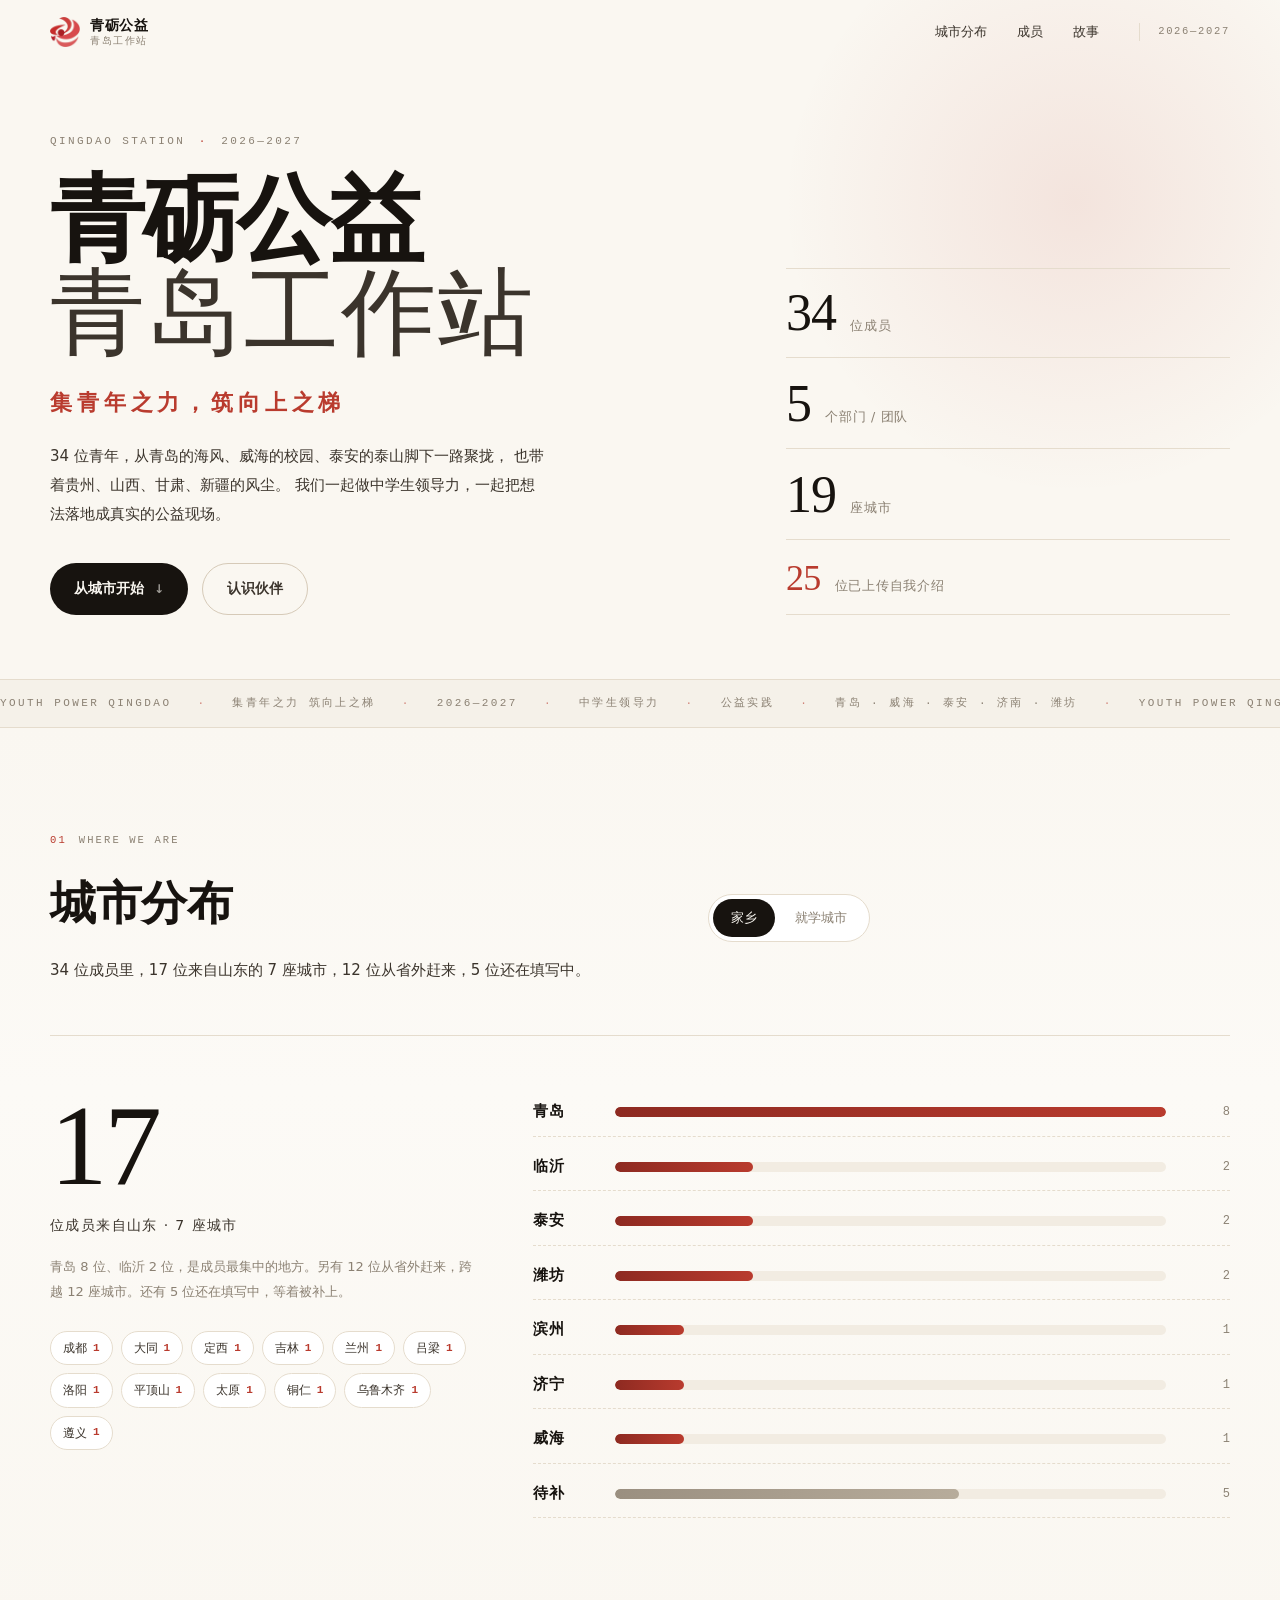
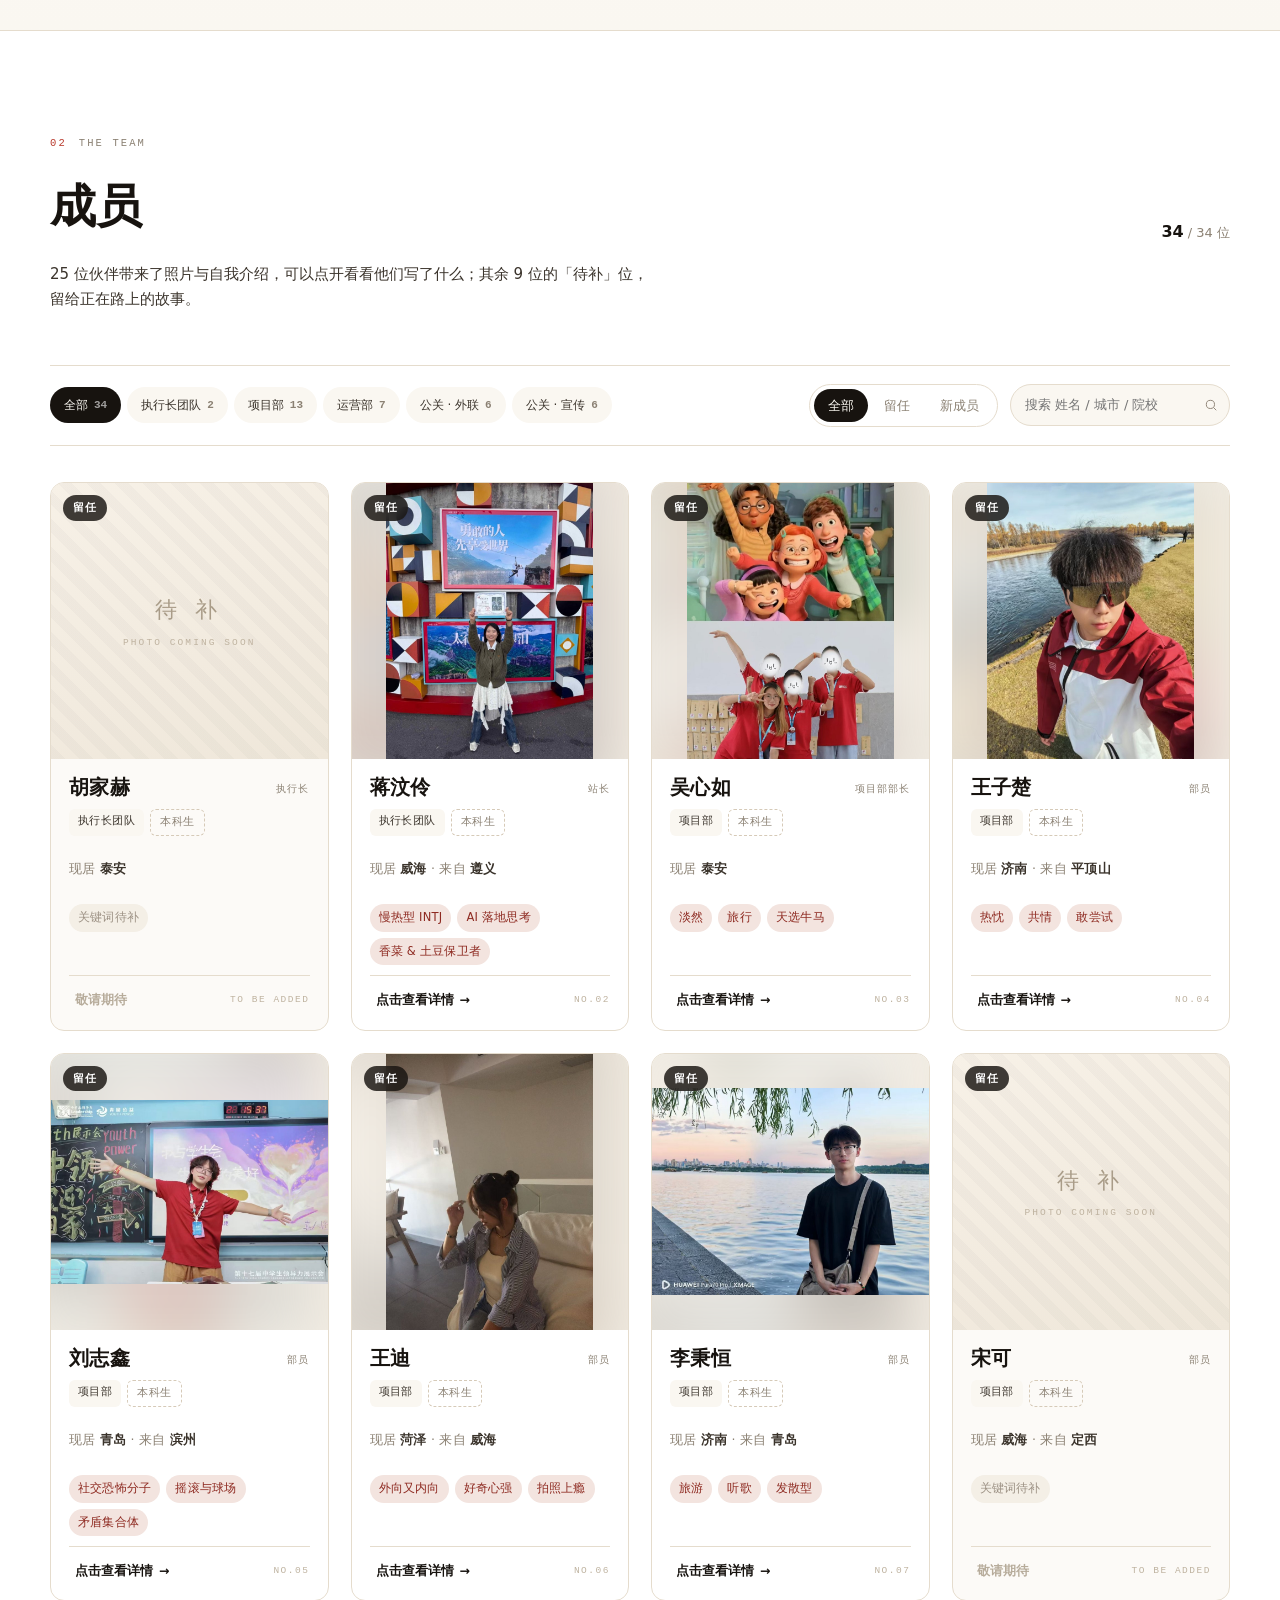
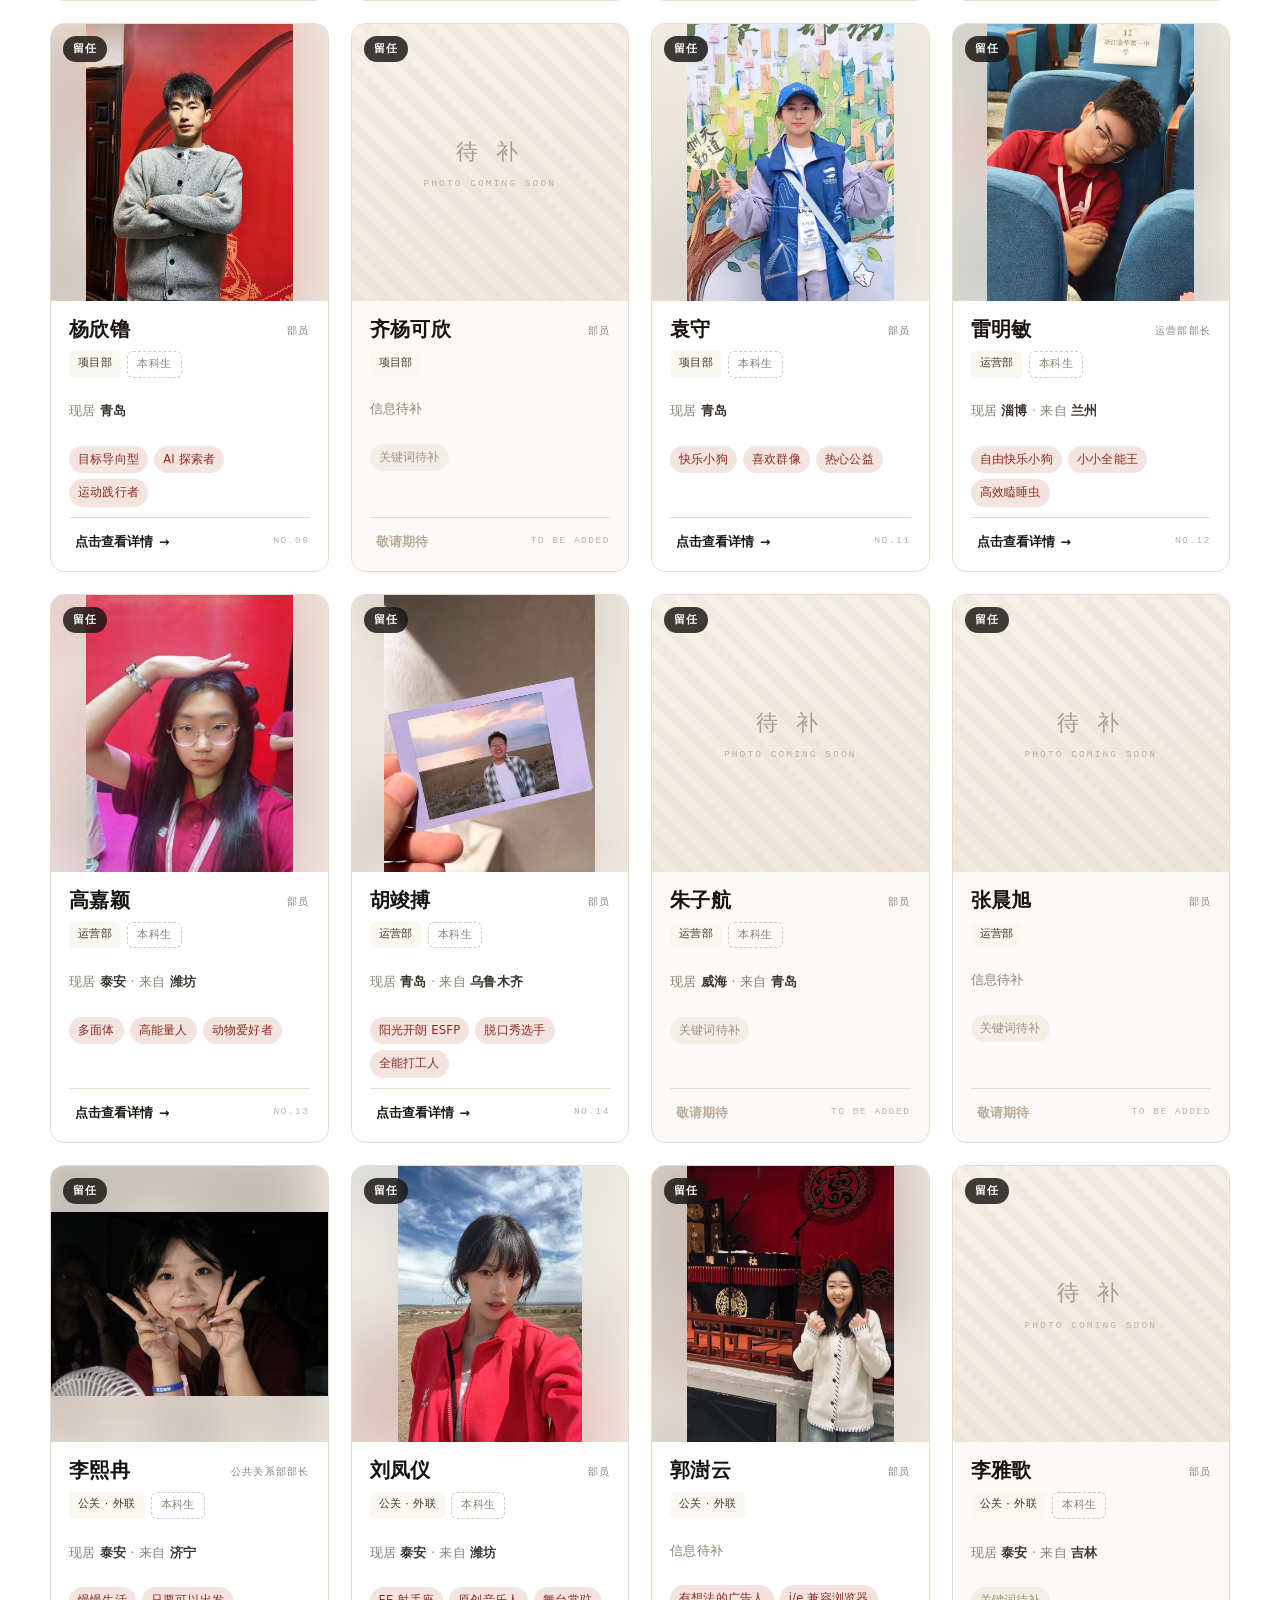
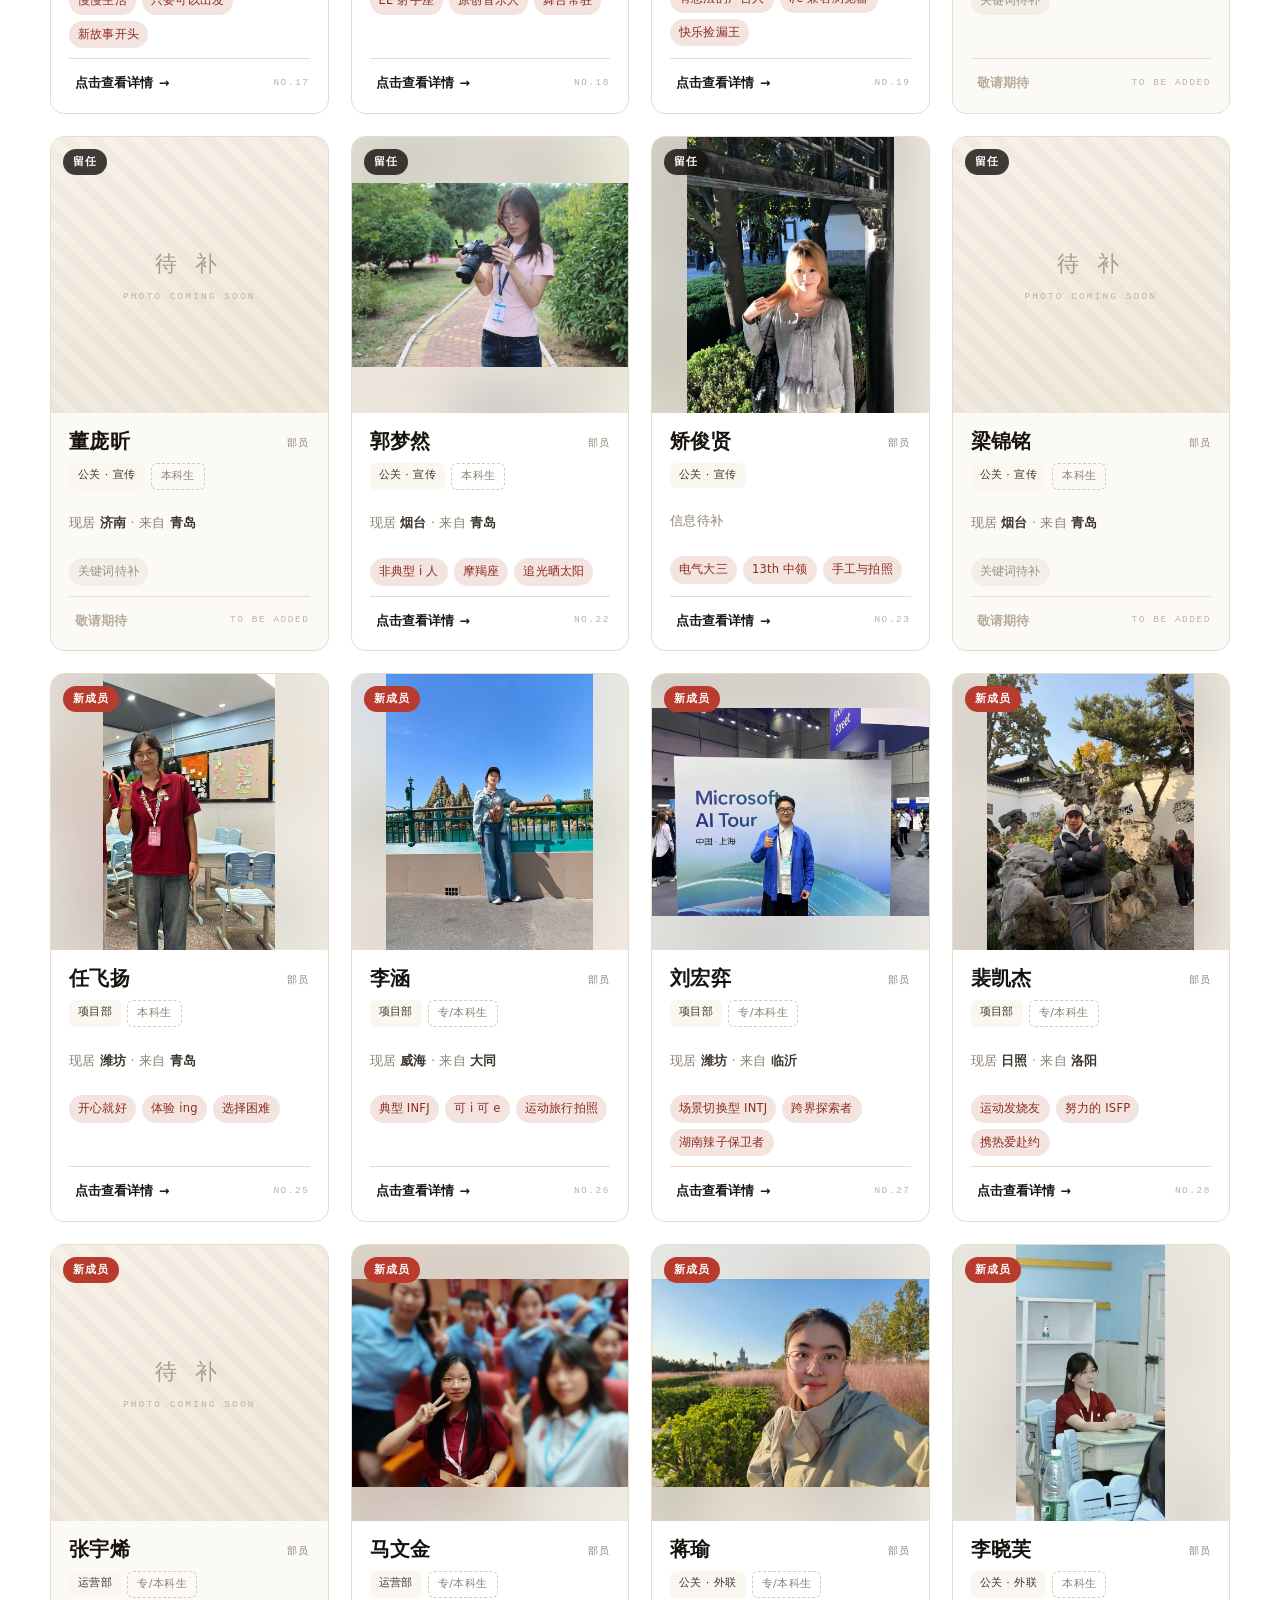
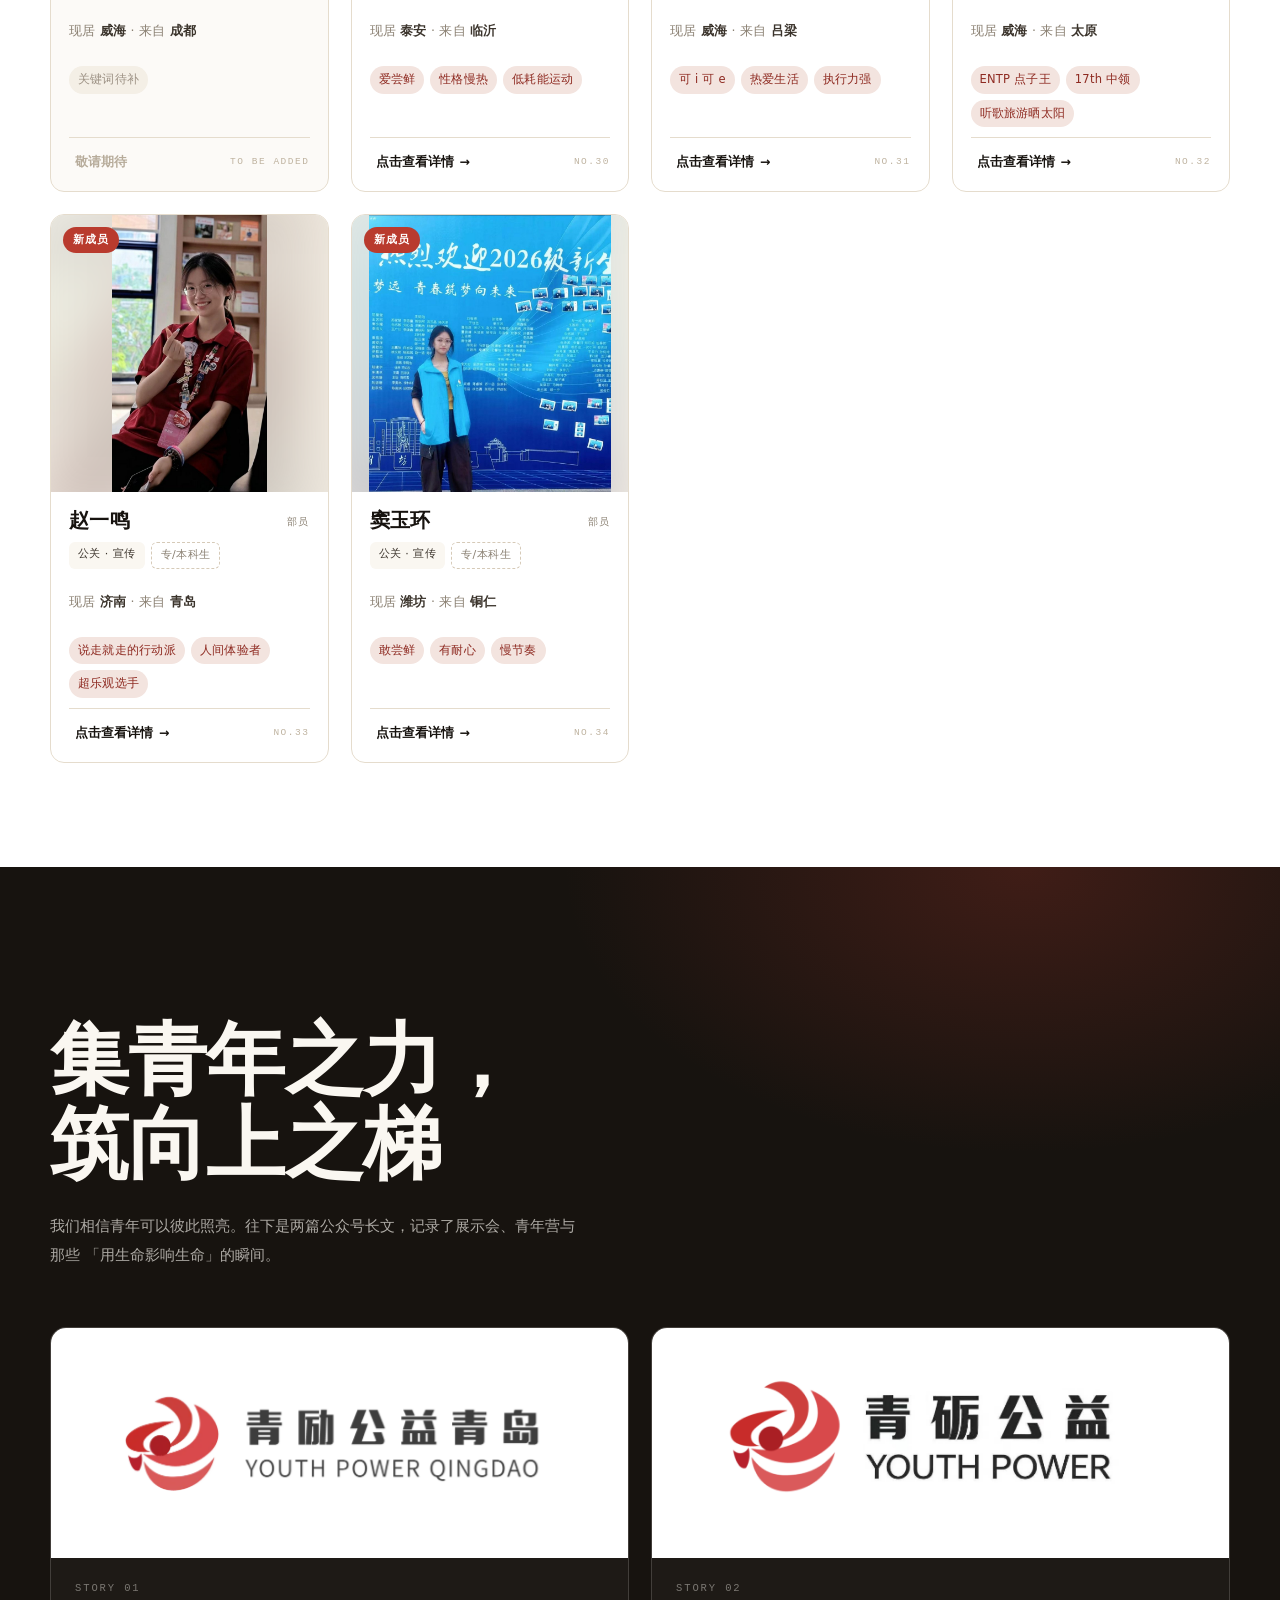
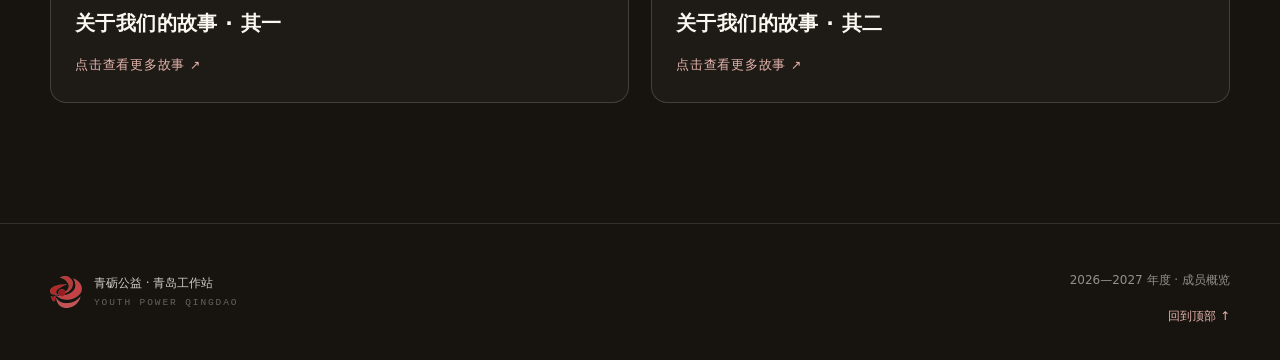
==== index.html @ f22ef690 "2026-2027 青砺公益青岛工作站 站点" ====
<!DOCTYPE html>
<html lang="zh-CN">
<head>
<meta charset="UTF-8" />
<meta name="viewport" content="width=device-width, initial-scale=1.0" />
<title>2026—2027 青砺公益 · 青岛工作站概览</title>
<meta name="description" content="2026—2027 青砺公益青岛工作站成员概览：集青年之力，筑向上之梯。" />
<link rel="icon" type="image/png" sizes="32x32" href="assets/brand/favicon-32.png" />
<link rel="icon" type="image/png" sizes="192x192" href="assets/brand/icon-192.png" />
<link rel="apple-touch-icon" sizes="180x180" href="assets/brand/apple-touch-icon.png" />
<link rel="stylesheet" href="styles.css" />
</head>
<body>

<header class="nav" id="nav">
  <div class="nav-inner">
    <a class="brand" href="#top">
      <img src="assets/brand/logo-mark.png" alt="" />
      <span>青砺公益<em>青岛工作站</em></span>
    </a>
    <nav class="nav-links">
      <a href="#cities">城市分布</a>
      <a href="#members">成员</a>
      <a href="#stories">故事</a>
    </nav>
    <div class="nav-meta">2026—2027</div>
  </div>
</header>

<main id="top">

  <!-- ===================== HERO ===================== -->
  <section class="hero">
    <div class="hero-bg" aria-hidden="true">
      <span class="glow"></span>
      <span class="grid-lines"></span>
    </div>

    <div class="wrap hero-grid">
      <div class="hero-copy reveal">
        <p class="kicker">QINGDAO STATION <span class="dot">·</span> 2026—2027</p>
        <h1>青砺公益<br /><span class="thin">青岛工作站</span></h1>
        <p class="lede">集青年之力，筑向上之梯</p>
        <p class="desc">
          <span id="heroTotal">35</span> 位青年，从青岛的海风、威海的校园、泰安的泰山脚下一路聚拢，
          也带着贵州、山西、甘肃、新疆的风尘。
          我们一起做中学生领导力，一起把想法落地成真实的公益现场。
        </p>
        <div class="hero-cta">
          <a class="btn solid" href="#cities">从城市开始 <span>↓</span></a>
          <a class="btn line" href="#members">认识伙伴</a>
        </div>
      </div>

      <aside class="hero-side reveal" aria-label="关键数字">
        <div class="stat">
          <b class="num" data-count="35">0</b>
          <span class="stat-label">位成员</span>
        </div>
        <div class="stat">
          <b class="num" data-count="5">0</b>
          <span class="stat-label">个部门 / 团队</span>
        </div>
        <div class="stat">
          <b class="num" data-count="18">0</b>
          <span class="stat-label">座城市</span>
        </div>
        <div class="stat small">
          <b class="num" data-count="17">0</b>
          <span class="stat-label">位已上传自我介绍</span>
        </div>
      </aside>
    </div>

    <div class="marquee" aria-hidden="true">
      <div class="marquee-track">
        <span>YOUTH POWER QINGDAO</span><i>·</i><span>集青年之力 筑向上之梯</span><i>·</i><span>2026—2027</span><i>·</i>
        <span>中学生领导力</span><i>·</i><span>公益实践</span><i>·</i><span>青岛 · 威海 · 泰安 · 济南 · 潍坊</span><i>·</i>
        <span>YOUTH POWER QINGDAO</span><i>·</i><span>集青年之力 筑向上之梯</span><i>·</i><span>2026—2027</span><i>·</i>
        <span>中学生领导力</span><i>·</i><span>公益实践</span><i>·</i><span>青岛 · 威海 · 泰安 · 济南 · 潍坊</span><i>·</i>
      </div>
    </div>
  </section>

  <!-- ===================== CITIES ===================== -->
  <section class="section cities" id="cities">
    <div class="wrap">
      <header class="sec-head reveal">
        <div class="sec-index"><span>01</span> WHERE WE ARE</div>
        <div class="sec-title-row">
          <h2>城市分布</h2>
          <div class="seg" role="tablist" aria-label="切换统计口径">
            <button class="seg-btn is-on" data-mode="home" role="tab" aria-selected="true">家乡</button>
            <button class="seg-btn" data-mode="univ" role="tab" aria-selected="false">就学城市</button>
          </div>
        </div>
        <p class="sec-sub" id="citySub">
          35 位成员里，17 位来自山东的 7 座城市，11 位从省外赶来，7 位还在填写中。
        </p>
      </header>

      <div class="city-board">
        <div class="city-side reveal">
          <p class="city-big"><b class="num" id="cityMain">0</b></p>
          <p class="city-big-label" id="cityMainLabel">位成员来自山东</p>
          <p class="city-note" id="cityNote"></p>
          <div class="chips outside" id="outsideChips"></div>

          <div class="schools" id="schoolList" hidden>
            <p class="schools-head"><span>院校分布</span><em id="schoolCount"></em></p>
            <ul class="school-rows" id="schoolRows"></ul>
          </div>
        </div>

        <div class="city-visual reveal">
          <div class="bars" id="cityBars"><!-- js --></div>

          <div class="map-wrap" id="cityMap" hidden>
            <div class="map-canvas" id="mapCanvas"></div>
            <div class="map-panel" id="mapPanel"></div>
          </div>
        </div>
      </div>
    </div>
  </section>

  <!-- ===================== MEMBERS ===================== -->
  <section class="section members" id="members">
    <div class="wrap">
      <header class="sec-head reveal">
        <div class="sec-index"><span>02</span> THE TEAM</div>
        <div class="sec-title-row">
          <h2>成员</h2>
          <p class="result-line"><b id="shown">35</b> / <span id="totalCount">35</span> 位</p>
        </div>
        <p class="sec-sub">
          17 位伙伴带来了照片与自我介绍，可以点开看看他们写了什么；其余的「待补」位，留给正在路上的故事。
        </p>
      </header>

      <div class="filters reveal">
        <div class="chips dept-chips" id="deptFilter"></div>
        <div class="filters-right">
          <div class="seg small" id="typeFilter">
            <button class="seg-btn is-on" data-type="all">全部</button>
            <button class="seg-btn" data-type="留任">留任</button>
            <button class="seg-btn" data-type="新成员">新成员</button>
          </div>
          <label class="search">
            <input id="search" type="search" placeholder="搜索 姓名 / 城市 / 院校" />
            <svg viewBox="0 0 24 24" aria-hidden="true"><circle cx="11" cy="11" r="7"></circle><path d="M16.5 16.5 21 21"></path></svg>
          </label>
        </div>
      </div>

      <div class="grid" id="grid"><!-- js --></div>

      <p class="empty" id="empty" hidden>没有找到匹配的伙伴，换个关键词试试。</p>
    </div>
  </section>

  <!-- ===================== STORIES ===================== -->
  <section class="stories" id="stories">
    <div class="wrap">
      <p class="kicker light reveal">03 — STORIES</p>
      <h2 class="big-line reveal">集青年之力，<br />筑向上之梯</h2>
      <p class="story-sub reveal">
        我们相信青年可以彼此照亮。往下是两篇公众号长文，记录了展示会、青年营与那些
        「用生命影响生命」的瞬间。
      </p>

      <div class="story-cards">
        <a class="story-card reveal" target="_blank" rel="noopener"
           href="https://mp.weixin.qq.com/s/TfdzJIWHSEJF2Qt05-8ong">
          <div class="story-media">
            <img src="assets/brand/logo-qingdao.png" alt="青砺公益青岛" />
          </div>
          <div class="story-body">
            <span class="mono">STORY 01</span>
            <h3>关于我们的故事 · 其一</h3>
            <span class="more">点击查看更多故事 ↗</span>
          </div>
        </a>

        <a class="story-card reveal" target="_blank" rel="noopener"
           href="https://mp.weixin.qq.com/s/_dF7DsYC6Lr5Fm3u5vO1wA">
          <div class="story-media">
            <img src="assets/brand/logo-youth.png" alt="青砺公益" />
          </div>
          <div class="story-body">
            <span class="mono">STORY 02</span>
            <h3>关于我们的故事 · 其二</h3>
            <span class="more">点击查看更多故事 ↗</span>
          </div>
        </a>
      </div>
    </div>
  </section>

</main>

<footer class="foot">
  <div class="wrap foot-inner">
    <div class="foot-left">
      <img src="assets/brand/logo-mark.png" alt="" />
      <p>青砺公益 · 青岛工作站<br /><span>YOUTH POWER QINGDAO</span></p>
    </div>
    <div class="foot-right">
      <p>2026—2027 年度 · 成员概览</p>
      <a href="#top">回到顶部 ↑</a>
    </div>
  </div>
</footer>

<!-- ===================== MODAL ===================== -->
<div class="modal" id="modal" hidden>
  <div class="modal-backdrop" data-close></div>
  <div class="modal-card" role="dialog" aria-modal="true" aria-labelledby="modalName">
    <button class="modal-close" id="modalClose" aria-label="关闭">✕</button>
    <div class="modal-photo" id="modalPhoto"></div>
    <div class="modal-body">
      <div class="modal-tags" id="modalTags"></div>
      <h3 id="modalName">—</h3>
      <p class="modal-meta" id="modalMeta"></p>
      <div class="modal-keywords" id="modalKeywords"></div>
      <div class="modal-intro" id="modalIntro"></div>
    </div>
  </div>
</div>

<script src="map-data.js"></script>
<script src="data.js"></script>
<script src="app.js"></script>
</body>
</html>
---- styles.css ----
/* ============================================================
   青砺公益 · 青岛工作站 2026—2027
   ============================================================ */
:root{
  --ink:#17130F;
  --ink-2:#3B342C;
  --muted:#8B8173;
  --paper:#FAF7F1;
  --paper-2:#F2ECE2;
  --white:#fff;
  --line:#E5DCCD;
  --line-2:#D6CAB8;
  --red:#B93B2E;
  --red-2:#8E2A21;
  --red-soft:#F3E4DF;
  --sans:"PingFang SC","Microsoft YaHei","Hiragino Sans GB",system-ui,-apple-system,"Segoe UI",sans-serif;
  --serif:"Songti SC","Noto Serif SC","Source Han Serif SC",Georgia,serif;
  --mono:ui-monospace,SFMono-Regular,Menlo,Consolas,"Courier New",monospace;
  --wrap:1180px;
  --ease:cubic-bezier(.22,.61,.36,1);
}

*{box-sizing:border-box}
html{scroll-behavior:smooth}
section[id],main[id]{scroll-margin-top:76px}
body{
  margin:0;background:var(--paper);color:var(--ink);
  font-family:var(--sans);font-size:15px;line-height:1.7;
  -webkit-font-smoothing:antialiased;text-rendering:optimizeLegibility;
}
img{max-width:100%;display:block}
a{color:inherit;text-decoration:none}
button{font:inherit;color:inherit;background:none;border:0;cursor:pointer}
::selection{background:var(--red);color:#fff}

.wrap{width:min(var(--wrap),calc(100% - 48px));margin:0 auto}

/* ---------- 基础文字 ---------- */
.kicker{
  font-family:var(--mono);font-size:11px;letter-spacing:.22em;
  text-transform:uppercase;color:var(--muted);margin:0 0 22px;
}
.kicker.light{color:rgba(255,255,255,.55)}
.kicker .dot{color:var(--red);margin:0 .4em}
.mono{font-family:var(--mono);font-size:10.5px;letter-spacing:.18em;color:var(--muted)}

/* ---------- 导航 ---------- */
.nav{
  position:fixed;inset:0 0 auto 0;z-index:60;
  border-bottom:1px solid transparent;
  transition:background .35s var(--ease),border-color .35s,backdrop-filter .35s;
}
.nav.is-stuck{
  background:rgba(250,247,241,.86);
  backdrop-filter:saturate(1.2) blur(14px);
  border-bottom-color:var(--line);
}
.nav-inner{
  width:min(var(--wrap),calc(100% - 48px));margin:0 auto;
  height:64px;display:flex;align-items:center;gap:28px;
}
.brand{display:flex;align-items:center;gap:10px}
.brand img{width:30px;height:30px;object-fit:contain}
.brand span{font-size:14px;font-weight:700;letter-spacing:.04em;line-height:1.1}
.brand em{
  display:block;font-style:normal;font-size:10px;font-weight:400;
  letter-spacing:.16em;color:var(--muted);margin-top:2px;
}
.nav-links{margin-left:auto;display:flex;gap:6px}
.nav-links a{
  padding:7px 12px;border-radius:999px;font-size:13px;color:var(--ink-2);
  transition:background .25s,color .25s;
}
.nav-links a:hover{background:var(--paper-2);color:var(--red)}
.nav-meta{
  font-family:var(--mono);font-size:10.5px;letter-spacing:.16em;color:var(--muted);
  padding-left:18px;border-left:1px solid var(--line);
}

/* ---------- HERO ---------- */
.hero{position:relative;padding:132px 0 0;overflow:hidden}
.hero-bg{position:absolute;inset:0;pointer-events:none}
.hero-bg .glow{
  position:absolute;right:-10%;top:-18%;width:52vw;height:52vw;border-radius:50%;
  background:radial-gradient(circle at 50% 50%,rgba(185,59,46,.10),rgba(185,59,46,0) 62%);
}
.hero-bg .grid-lines{display:none}
.hero-grid{
  position:relative;display:grid;grid-template-columns:minmax(0,1.55fr) minmax(0,1fr);
  gap:48px;align-items:end;padding-bottom:64px;
}
.hero h1{
  margin:0;font-size:clamp(46px,7.4vw,104px);line-height:.98;font-weight:800;
  letter-spacing:-.02em;
}
.hero h1 .thin{
  font-weight:300;letter-spacing:.02em;color:var(--ink-2);
}
.lede{
  margin:26px 0 0;font-size:clamp(17px,2vw,22px);letter-spacing:.22em;
  color:var(--red);font-weight:600;
}
.desc{max-width:52ch;margin:20px 0 0;color:var(--ink-2);font-size:15px;line-height:1.95}
.hero-cta{display:flex;gap:14px;margin-top:34px;flex-wrap:wrap}
.btn{
  display:inline-flex;align-items:center;gap:10px;padding:13px 24px;border-radius:999px;
  font-size:14px;font-weight:600;transition:transform .3s var(--ease),background .3s,color .3s,border-color .3s;
}
.btn span{font-size:12px;opacity:.6}
.btn.solid{background:var(--ink);color:var(--paper)}
.btn.solid:hover{background:var(--red);transform:translateY(-2px)}
.btn.line{border:1px solid var(--line-2);color:var(--ink-2)}
.btn.line:hover{border-color:var(--ink);transform:translateY(-2px)}

.hero-side{
  display:grid;gap:2px;border-top:1px solid var(--line);
}
.stat{
  display:flex;align-items:baseline;gap:14px;
  padding:18px 0;border-bottom:1px solid var(--line);
}
.stat .num{
  font-family:var(--serif);font-size:52px;line-height:1;font-weight:400;
  letter-spacing:-.02em;font-variant-numeric:tabular-nums;
}

.stat-label{font-size:12.5px;color:var(--muted);letter-spacing:.06em}
.stat.small .num{font-size:36px;color:var(--red)}

/* marquee */
.marquee{
  border-top:1px solid var(--line);border-bottom:1px solid var(--line);
  overflow:hidden;padding:14px 0;background:rgba(242,236,226,.5);
}
.marquee-track{
  display:flex;gap:26px;align-items:center;white-space:nowrap;width:max-content;
  font-family:var(--mono);font-size:11px;letter-spacing:.22em;color:var(--muted);
  animation:slide 46s linear infinite;
}
.marquee-track i{color:var(--red);font-style:normal;opacity:.6}
@keyframes slide{to{transform:translateX(-50%)}}

/* ---------- 区块通用 ---------- */
.section{padding:104px 0}
.sec-head{max-width:820px;margin-bottom:52px}
.sec-index{
  display:flex;align-items:center;gap:12px;font-family:var(--mono);
  font-size:10.5px;letter-spacing:.2em;color:var(--muted);margin-bottom:14px;
}
.sec-index span{color:var(--red)}
.sec-title-row{display:flex;align-items:flex-end;justify-content:space-between;gap:24px;flex-wrap:wrap}
.sec-title-row h2{margin:0;font-size:clamp(30px,4vw,46px);font-weight:800;letter-spacing:-.01em}
.sec-sub{margin:16px 0 0;color:var(--ink-2);max-width:64ch}

/* ---------- 分段控件 ---------- */
.seg{
  display:inline-flex;padding:4px;border:1px solid var(--line);border-radius:999px;
  background:var(--white);gap:2px;
}
.seg-btn{
  padding:8px 18px;border-radius:999px;font-size:13px;color:var(--muted);
  transition:background .28s,color .28s;white-space:nowrap;
}
.seg-btn:hover{color:var(--ink)}
.seg-btn.is-on{background:var(--ink);color:var(--paper)}
.seg.small .seg-btn{padding:6px 14px;font-size:12.5px}

/* ---------- 城市 ---------- */
.cities{background:linear-gradient(to bottom,var(--paper) 0%,#FCFAF6 40%,var(--paper) 100%)}
.city-board{
  display:grid;grid-template-columns:minmax(0,.85fr) minmax(0,1.4fr);gap:60px;
  padding:52px 0 8px;border-top:1px solid var(--line);
}
.city-side{align-self:start;position:sticky;top:96px}
.city-big{margin:0;line-height:1}
.city-big b{
  font-family:var(--serif);font-size:clamp(76px,9vw,132px);font-weight:400;
  letter-spacing:-.03em;font-variant-numeric:tabular-nums;
}
.city-big-label{margin:10px 0 0;font-size:14px;letter-spacing:.1em;color:var(--ink-2)}
.city-note{margin:18px 0 0;color:var(--muted);font-size:13px;line-height:1.9}
.chips{display:flex;flex-wrap:wrap;gap:8px}
.chips.outside{margin-top:26px}
.chip{
  display:inline-flex;align-items:center;gap:6px;padding:6px 12px;border-radius:999px;
  border:1px solid var(--line);background:var(--white);font-size:12px;color:var(--ink-2);
  transition:border-color .25s,color .25s,transform .25s;
}
.chip b{font-family:var(--mono);font-size:11px;color:var(--red)}
.chip:hover{border-color:var(--line-2);transform:translateY(-1px)}
.chip.is-on{background:var(--ink);color:var(--paper);border-color:var(--ink)}
.chip.is-on b{color:#F3C9C1}

.bars{display:flex;flex-direction:column;gap:6px}
.bar-row{
  display:grid;grid-template-columns:64px minmax(0,1fr) 46px;align-items:center;gap:18px;
  padding:11px 0;border-bottom:1px dashed var(--line);
}
.bar-city{font-size:15px;font-weight:600;letter-spacing:.04em}
.bar-track{height:10px;border-radius:999px;background:var(--paper-2);overflow:hidden}
.bar-fill{
  display:block;height:100%;width:0;border-radius:999px;
  background:linear-gradient(90deg,var(--red-2),var(--red));
  transition:width 1.1s var(--ease);
}
.bar-fill.cold{background:linear-gradient(90deg,#9A8F80,#B7AC9B)}
.bar-num{
  font-family:var(--mono);font-size:12px;color:var(--muted);text-align:right;
  font-variant-numeric:tabular-nums;
}

/* ---------- 成员 ---------- */
.members{background:var(--white);border-top:1px solid var(--line)}
.members .sec-head{max-width:none}
.result-line{margin:0;font-size:13px;color:var(--muted);font-variant-numeric:tabular-nums}
.result-line b{color:var(--ink);font-size:16px}

.filters{
  display:flex;align-items:center;gap:18px;justify-content:space-between;
  flex-wrap:wrap;padding:18px 0;border-top:1px solid var(--line);border-bottom:1px solid var(--line);
  margin-bottom:36px;position:sticky;top:64px;background:var(--white);z-index:30;
}
.dept-chips{gap:6px}
.dept-chips .chip{border-color:transparent;background:var(--paper);padding:7px 13px}
.dept-chips .chip b{color:var(--muted)}
.dept-chips .chip.is-on{background:var(--ink);color:var(--paper)}
.dept-chips .chip.is-on b{color:rgba(255,255,255,.6)}
.filters-right{display:flex;align-items:center;gap:12px;flex-wrap:wrap}
.search{position:relative;display:flex;align-items:center}
.search input{
  width:220px;padding:9px 34px 9px 14px;border-radius:999px;border:1px solid var(--line);
  background:var(--paper);font:inherit;font-size:13px;color:var(--ink);outline:none;
  transition:border-color .25s,background .25s,width .25s;
}
.search input:focus{border-color:var(--ink);background:var(--white);width:260px}
.search svg{
  position:absolute;right:12px;width:14px;height:14px;fill:none;stroke:var(--muted);
  stroke-width:1.6;pointer-events:none;
}

.grid{
  display:grid;grid-template-columns:repeat(auto-fill,minmax(258px,1fr));gap:22px;
}
.card{
  position:relative;display:flex;flex-direction:column;
  border:1px solid var(--line);border-radius:14px;background:var(--white);
  overflow:hidden;transition:transform .4s var(--ease),box-shadow .4s var(--ease),border-color .4s;
}
.card:hover{transform:translateY(-5px);box-shadow:0 22px 44px -28px rgba(23,19,15,.45);border-color:var(--line-2)}
.card.is-empty{background:#FCFAF7}

.photo{position:relative;aspect-ratio:1/1;background:var(--paper-2);overflow:hidden}
.photo .bg{
  position:absolute;inset:-8%;width:116%;height:116%;object-fit:cover;
  filter:blur(26px) saturate(.7) brightness(1.06);opacity:.2;transform:scale(1.05);
}
.photo .fg{
  position:relative;width:100%;height:100%;object-fit:contain;
}
.photo.empty .ph{
  position:absolute;inset:0;display:grid;place-content:center;gap:6px;text-align:center;
  background:
    repeating-linear-gradient(45deg,rgba(23,19,15,.025) 0 10px,transparent 10px 20px),
    linear-gradient(160deg,#F7F1E7,#EFE7DA);
}
.photo.empty .ph b{
  font-family:var(--serif);font-size:22px;font-weight:400;letter-spacing:.28em;color:#A99C88;
}
.photo.empty .ph span{font-family:var(--mono);font-size:9.5px;letter-spacing:.22em;color:#BFB3A0}

.badge{
  position:absolute;left:12px;top:12px;padding:4px 10px;border-radius:999px;
  font-size:10.5px;letter-spacing:.1em;font-weight:600;
  background:rgba(23,19,15,.82);color:#fff;backdrop-filter:blur(6px);
}
.badge.new{background:var(--red)}

.card-body{padding:16px 18px 18px;display:flex;flex-direction:column;gap:10px;flex:1}
.card-top{display:flex;align-items:flex-start;justify-content:space-between;gap:10px}
.card-name{margin:0;font-size:20px;font-weight:700;letter-spacing:.02em;line-height:1.2}
.card-role{
  font-family:var(--mono);font-size:10px;letter-spacing:.12em;color:var(--muted);
  padding-top:6px;white-space:nowrap;
}
.card-dept{display:flex;gap:6px;flex-wrap:wrap}
.tag{
  font-size:11px;padding:3px 9px;border-radius:6px;background:var(--paper);
  color:var(--ink-2);letter-spacing:.04em;
}
.tag.ghost{background:transparent;border:1px dashed var(--line-2);color:var(--muted)}
.card-place{font-size:12.5px;color:var(--muted);letter-spacing:.02em}
.card-place b{color:var(--ink-2);font-weight:600}
.card-keys{display:flex;flex-wrap:wrap;gap:6px;margin-top:2px}
.key{
  font-size:11.5px;padding:4px 9px;border-radius:999px;background:var(--red-soft);
  color:var(--red-2);letter-spacing:.02em;
}
.card-foot{margin-top:auto;padding-top:12px;border-top:1px solid var(--line);display:flex;
  align-items:center;justify-content:space-between;gap:8px}
.more-btn{
  font-size:12.5px;font-weight:600;color:var(--ink);display:inline-flex;align-items:center;gap:6px;
}
.more-btn i{font-style:normal;transition:transform .3s var(--ease)}
.card:hover .more-btn i{transform:translateX(4px)}
.more-btn[disabled]{color:#B7AC9B;cursor:not-allowed}
.card-flag{font-family:var(--mono);font-size:9.5px;letter-spacing:.16em;color:#BFB3A0}

.empty{text-align:center;color:var(--muted);padding:60px 0}

/* ---------- 故事 ---------- */
.stories{
  background:var(--ink);color:var(--paper);padding:110px 0 120px;position:relative;overflow:hidden;
}
.stories::before{
  content:"";position:absolute;inset:0;pointer-events:none;
  background:radial-gradient(60% 50% at 80% 0%,rgba(185,59,46,.25),transparent 60%);
}
.stories .wrap{position:relative}
.big-line{
  margin:6px 0 0;font-size:clamp(38px,6.2vw,86px);line-height:1.06;font-weight:800;
  letter-spacing:-.01em;
}
.story-sub{max-width:56ch;margin:26px 0 0;color:rgba(250,247,241,.66);line-height:1.95}
.story-cards{display:grid;grid-template-columns:repeat(2,minmax(0,1fr));gap:22px;margin-top:56px}
.story-card{
  display:flex;flex-direction:column;border:1px solid rgba(250,247,241,.16);
  border-radius:16px;overflow:hidden;background:rgba(250,247,241,.03);
  transition:transform .4s var(--ease),border-color .4s,background .4s;
}
.story-card:hover{transform:translateY(-6px);border-color:rgba(250,247,241,.4);background:rgba(250,247,241,.06)}
.story-media{
  position:relative;aspect-ratio:16/6.4;background:#fff;
}
.story-media img{position:absolute;left:24px;right:24px;top:18px;bottom:18px;width:calc(100% - 48px);height:calc(100% - 36px);object-fit:contain;mix-blend-mode:multiply}
.story-body{padding:22px 24px 26px;display:flex;flex-direction:column;gap:8px}
.story-body h3{margin:0;font-size:20px;font-weight:700;letter-spacing:.02em}
.story-body .mono{color:rgba(250,247,241,.42)}
.story-body .more{margin-top:6px;font-size:12.5px;color:#E4B4AC;letter-spacing:.06em}

/* ---------- 页脚 ---------- */
.foot{background:var(--ink);color:rgba(250,247,241,.55);border-top:1px solid rgba(250,247,241,.12)}
.foot-inner{
  display:flex;justify-content:space-between;align-items:center;gap:24px;
  padding:34px 0;font-size:12px;flex-wrap:wrap;
}
.foot-left{display:flex;align-items:center;gap:12px}
.foot-left img{width:32px;height:32px;object-fit:contain;opacity:.9}
.foot-left p{margin:0;line-height:1.5;color:rgba(250,247,241,.8)}
.foot-left span{font-family:var(--mono);font-size:9.5px;letter-spacing:.2em;color:rgba(250,247,241,.35)}
.foot-right{text-align:right;display:flex;flex-direction:column;gap:4px}
.foot-right a{color:#E4B4AC}

/* ---------- 弹窗 ---------- */
.modal{position:fixed;inset:0;z-index:100;display:grid;place-items:center;padding:24px}
.modal[hidden]{display:none}
.modal-backdrop{position:absolute;inset:0;background:rgba(23,19,15,.66);backdrop-filter:blur(6px)}
.modal-card{
  position:relative;width:min(1000px,100%);max-height:88vh;overflow:auto;
  display:grid;grid-template-columns:minmax(0,.85fr) minmax(0,1.15fr);
  background:var(--paper);border-radius:18px;box-shadow:0 40px 90px -40px rgba(0,0,0,.6);
  animation:pop .42s var(--ease);
}
@keyframes pop{from{opacity:0;transform:translateY(18px) scale(.98)}to{opacity:1;transform:none}}
.modal-close{
  position:absolute;right:14px;top:14px;z-index:3;width:36px;height:36px;border-radius:50%;
  background:rgba(23,19,15,.78);color:#fff;font-size:14px;display:grid;place-items:center;
  transition:background .25s,transform .25s;
}
.modal-close:hover{background:var(--red);transform:rotate(90deg)}
.modal-photo{
  position:relative;background:var(--paper-2);min-height:320px;overflow:hidden;
  display:grid;place-items:center;
}
.modal-photo .bg{
  position:absolute;inset:-10%;width:120%;height:120%;object-fit:cover;
  filter:blur(26px) saturate(.9) brightness(1.02);opacity:.5;
}
.modal-photo .fg{position:relative;width:100%;height:100%;max-height:88vh;object-fit:contain}
.modal-photo .ph{
  position:relative;text-align:center;color:#A99C88;
  font-family:var(--serif);font-size:20px;letter-spacing:.3em;
}
.modal-body{padding:38px 40px 42px}
.modal-tags{display:flex;gap:6px;margin-bottom:14px}
.modal-body h3{margin:0;font-size:30px;font-weight:800;letter-spacing:.01em}
.modal-meta{margin:12px 0 0;color:var(--muted);font-size:13px;line-height:1.9;
  display:flex;flex-wrap:wrap;gap:6px 8px;align-items:center}
.modal-meta span{white-space:nowrap}
.modal-meta i{font-style:normal;color:var(--line-2)}
.modal-keywords{display:flex;flex-wrap:wrap;gap:8px;margin:18px 0 22px}
.modal-intro{border-top:1px solid var(--line);padding-top:22px;display:flex;flex-direction:column;gap:14px}
.modal-intro p{margin:0;color:var(--ink-2);line-height:2.05;font-size:14.5px}
.modal-intro p.wait{color:var(--muted);font-style:italic}

/* ---------- 出场动画 ---------- */
.reveal{opacity:0;transform:translateY(22px);transition:opacity .8s var(--ease),transform .8s var(--ease)}
.reveal.in{opacity:1;transform:none}

/* ---------- 响应式 ---------- */
@media (max-width:980px){
  .hero{padding-top:108px}
  .hero-grid{grid-template-columns:1fr;gap:36px;align-items:start}
  .hero-side{grid-template-columns:repeat(2,1fr);gap:0 24px;border-top:1px solid var(--line)}
  .stat{padding:16px 0}
  .stat .num{font-size:40px}
  .city-board{grid-template-columns:1fr;gap:36px}
  .city-side{position:static}
  .story-cards{grid-template-columns:1fr}
  .modal-card{grid-template-columns:1fr;max-height:92vh}
  .modal-photo{min-height:260px;max-height:38vh}
  .modal-body{padding:28px 24px 32px}
}
@media (max-width:640px){
  .wrap{width:calc(100% - 32px)}
  .nav-links{display:none}
  .nav-meta{padding-left:12px}
  .section{padding:74px 0}
  .hero h1{font-size:clamp(38px,12vw,58px)}
  .lede{letter-spacing:.14em}
  .filters{position:static}
  .search input,.search input:focus{width:100%}
  .filters-right{width:100%}
  .search{flex:1}
  .grid{grid-template-columns:1fr}
  .bar-row{grid-template-columns:54px minmax(0,1fr) 40px;gap:12px}
}
@media (prefers-reduced-motion:reduce){
  *{animation-duration:.001ms !important;transition-duration:.001ms !important}
  html{scroll-behavior:auto}
  .reveal{opacity:1;transform:none}
}

/* ---------- 就学城市：地图 / 院校分布 ---------- */
.city-visual{position:relative;min-width:0}
.city-visual.is-map{min-height:420px}

.schools{margin-top:26px;border-top:1px solid var(--line);padding-top:18px}
.schools-head{display:flex;align-items:baseline;justify-content:space-between;margin:0 0 10px}
.schools-head span{font-size:13px;font-weight:700;letter-spacing:.04em}
.schools-head em{font-style:normal;font-family:var(--mono);font-size:10px;color:var(--muted)}
.school-rows{list-style:none;margin:0;padding:0;display:grid;
  grid-template-columns:1fr;gap:0 22px}
@media (min-width:1180px){.school-rows{grid-template-columns:1fr 1fr}}
.school-rows li{
  display:grid;grid-template-columns:minmax(0,1fr) auto;gap:10px;align-items:baseline;
  padding:5px 0;border-bottom:1px dashed var(--line);font-size:12.5px;color:var(--ink-2);
}
.school-rows li b{font-family:var(--mono);font-size:11px;color:var(--red)}
.school-rows li span{overflow:hidden;text-overflow:ellipsis;white-space:nowrap}

.map-wrap{position:relative}
.map-canvas svg{width:100%;height:auto;display:block;overflow:visible;max-height:560px}

.map-city{
  fill:#EDE5D6;stroke:#D7CBB8;stroke-width:1;
  transition:fill-opacity .35s var(--ease),stroke .3s,filter .3s;
}
.map-city.has{fill:var(--red);fill-opacity:calc(.14 + var(--t,0) * .62);cursor:pointer}
.map-city.has:hover,.map-city.is-hot{fill-opacity:.82;stroke:#8E2A21;stroke-width:1.6}
.map-city.is-dim{opacity:.55}

.map-label{
  font-size:11px;fill:#6E6457;letter-spacing:.06em;pointer-events:none;
  transition:fill .3s;
}
.map-label.is-hot{fill:#8E2A21;font-weight:700}

.map-pin{cursor:pointer;transition:transform .3s var(--ease)}
.map-pin circle{fill:var(--ink);stroke:#FAF7F1;stroke-width:2}
.map-pin text{fill:#FAF7F1;font-size:10.5px;font-weight:700;font-family:var(--mono)}
.map-pin:hover circle,.map-pin.is-hot circle{fill:var(--red)}

.map-canvas svg{opacity:0;transform:translateY(12px)}
.map-canvas.in svg{opacity:1;transform:none;transition:opacity .7s var(--ease),transform .7s var(--ease)}
.map-canvas.in .map-city{animation:mapIn .75s var(--ease) both;animation-delay:calc(var(--i,0)*20ms)}
.map-canvas.in .map-pin{animation:pinPop .45s var(--ease) both;animation-delay:calc(380ms + var(--i,0)*40ms)}
@keyframes mapIn{from{opacity:0}to{opacity:1}}
@keyframes pinPop{from{opacity:0}to{opacity:1}}



.map-panel{
  margin-top:14px;min-height:58px;padding:13px 16px;
  background:var(--paper-2);border:1px solid var(--line);border-radius:12px;
  transition:background .3s var(--ease),border-color .3s;
}
.map-panel.is-active{background:#FBF3F0;border-color:#EBD3CD}
.map-panel .ph{color:var(--muted);font-size:12px;line-height:1.8;letter-spacing:.02em}
.map-panel h5{margin:0 0 8px;font-size:14px;display:flex;align-items:baseline;gap:8px}
.map-panel h5 em{font-style:normal;font-family:var(--mono);font-size:10.5px;color:var(--red)}
.map-panel ul{list-style:none;margin:0;padding:0;display:flex;flex-wrap:wrap;gap:4px 22px}
.map-panel li{display:flex;gap:8px;font-size:12.5px;color:var(--ink-2);min-width:180px}
.map-panel li b{font-family:var(--mono);font-size:10.5px;color:var(--muted)}
.map-panel li.empty{color:var(--muted);font-style:italic}

.map-hint{
  margin:10px 0 0;font-family:var(--mono);font-size:9.5px;letter-spacing:.16em;
  color:#B3A794;text-align:right;
}
@media (max-width:980px){
  .city-visual.is-map{min-height:0}
}
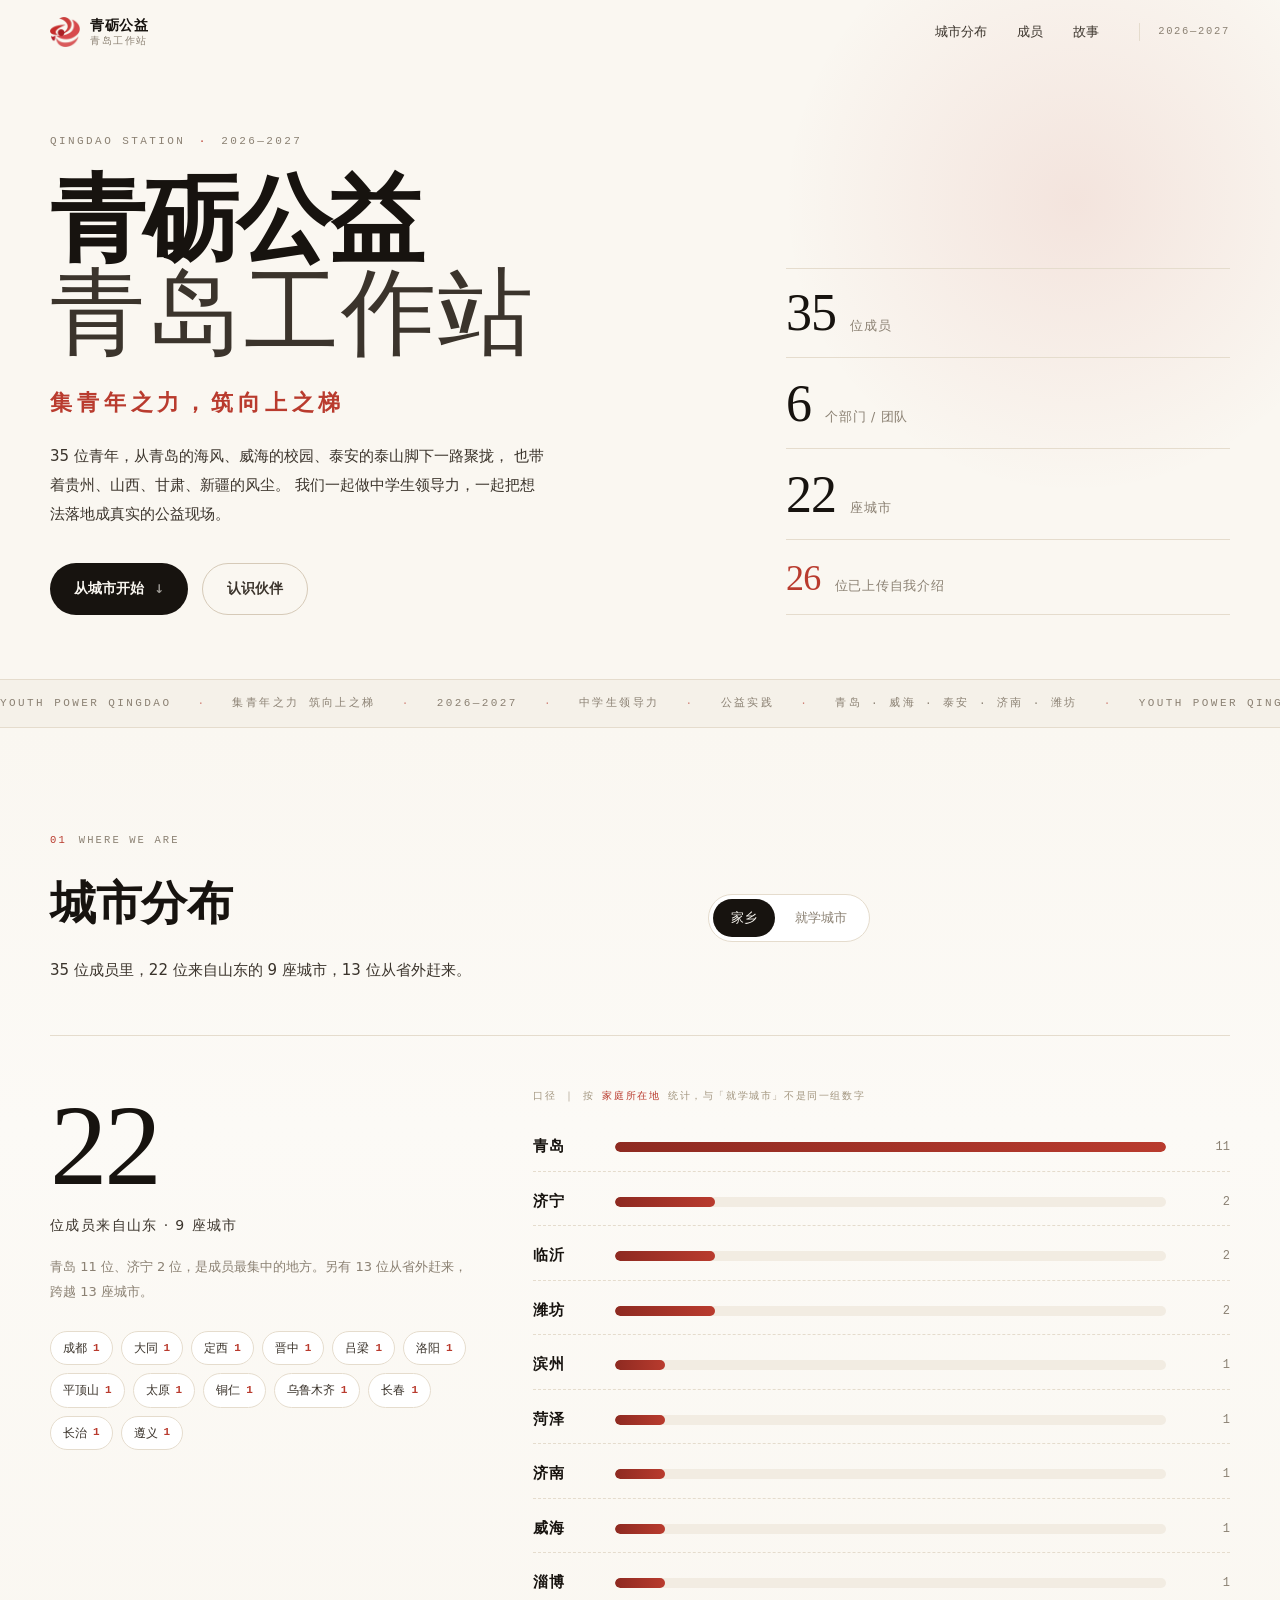
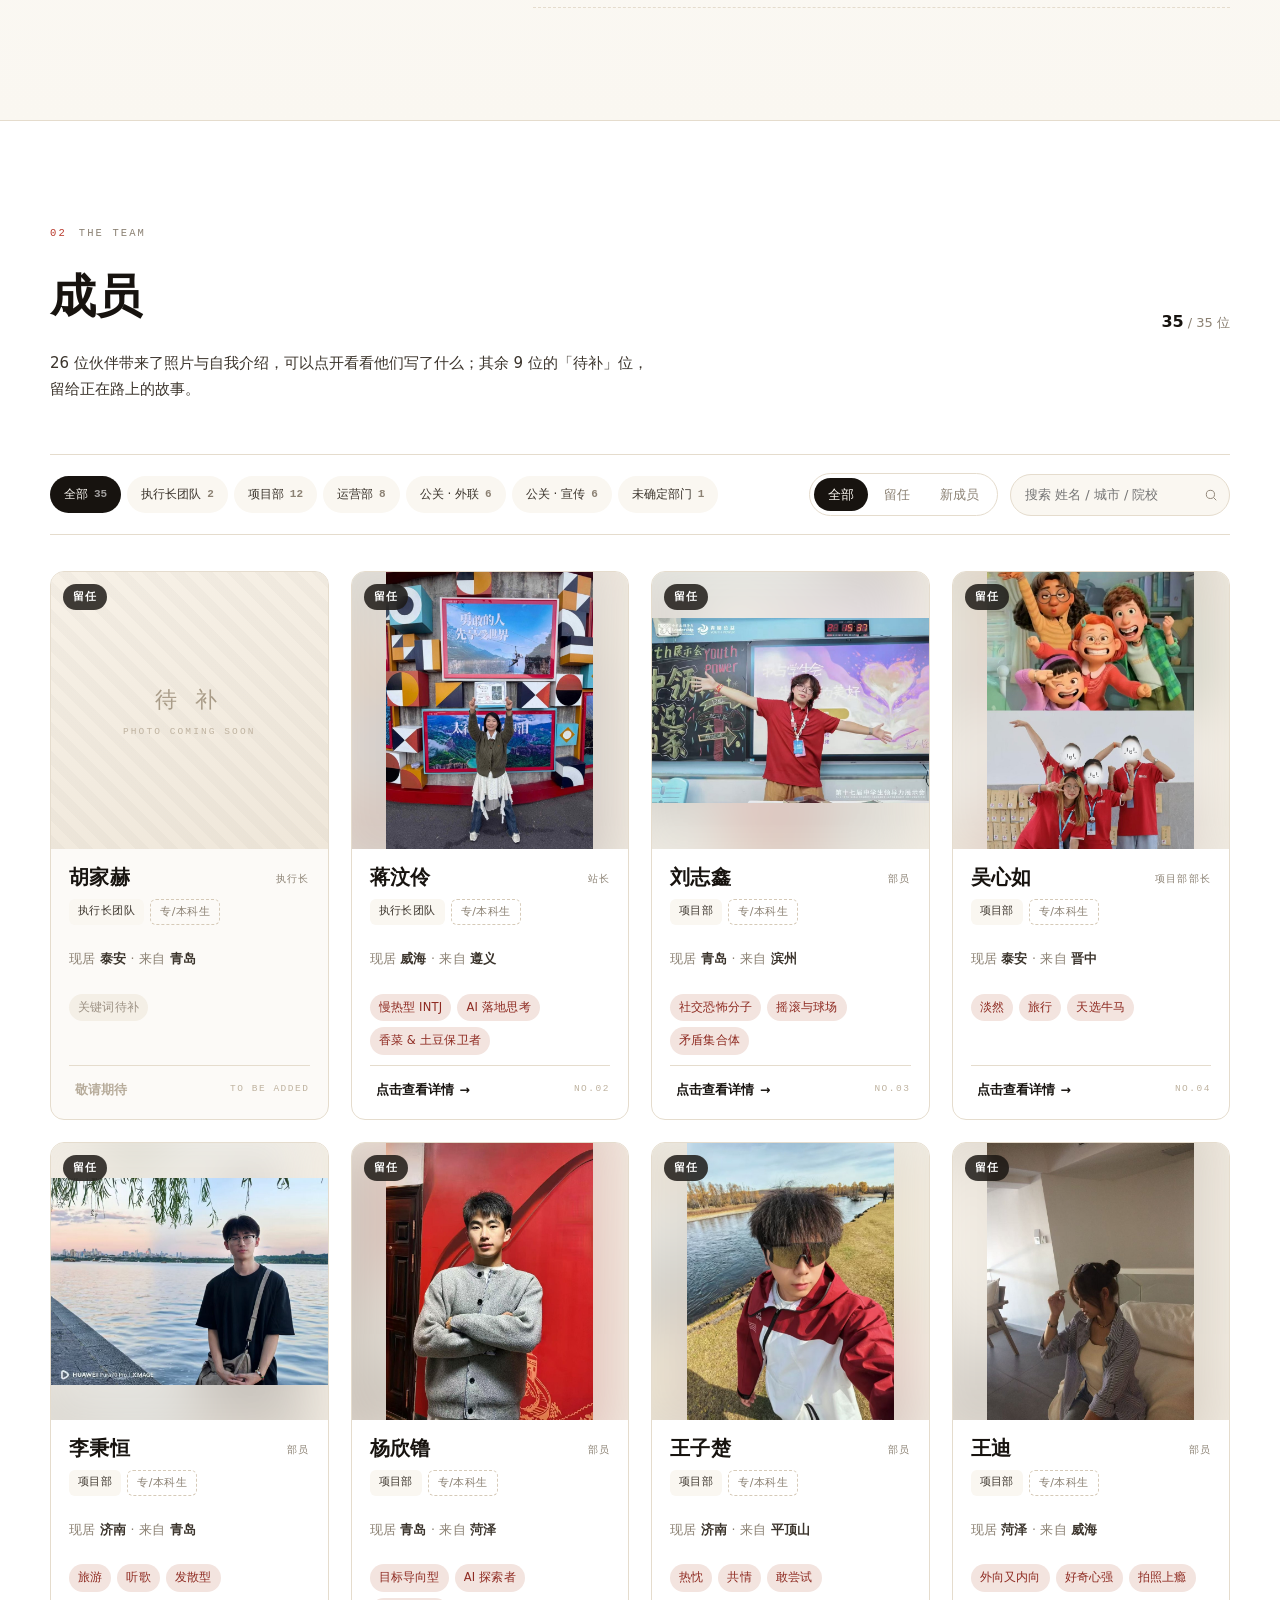
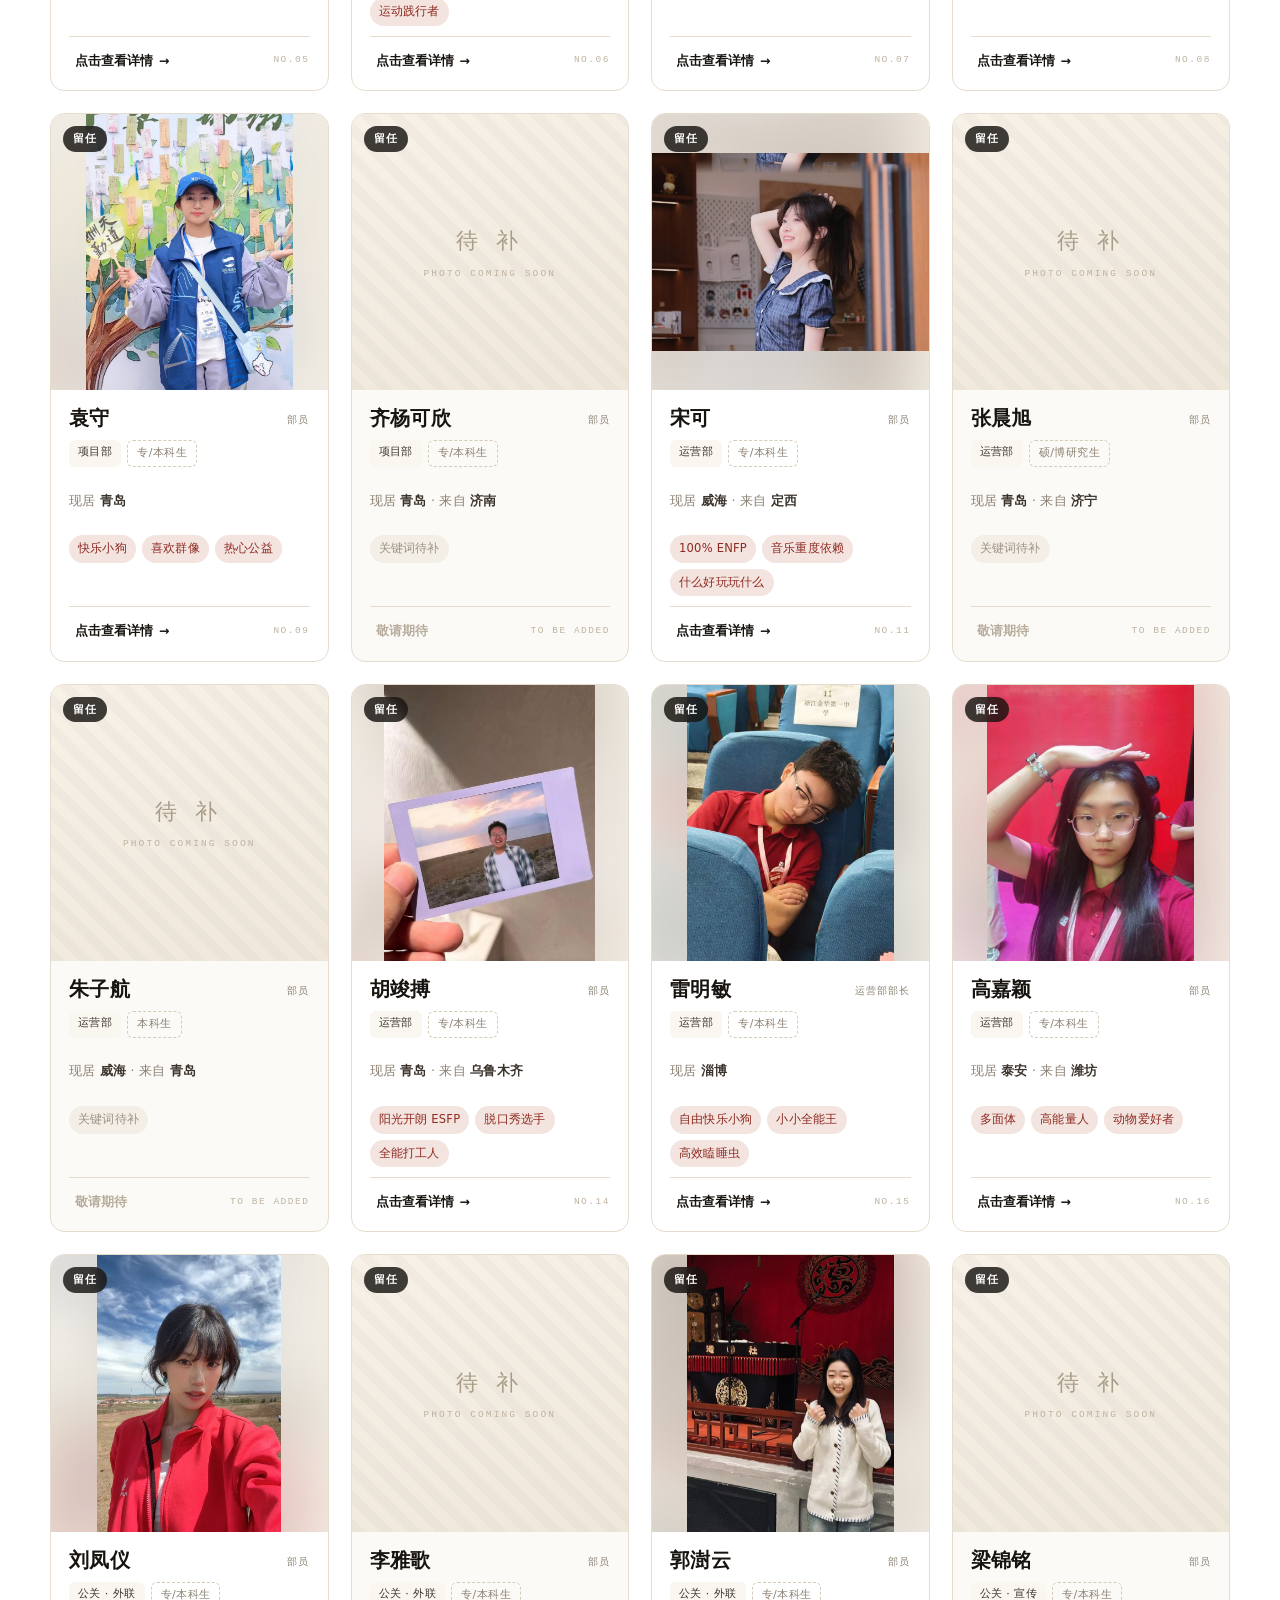
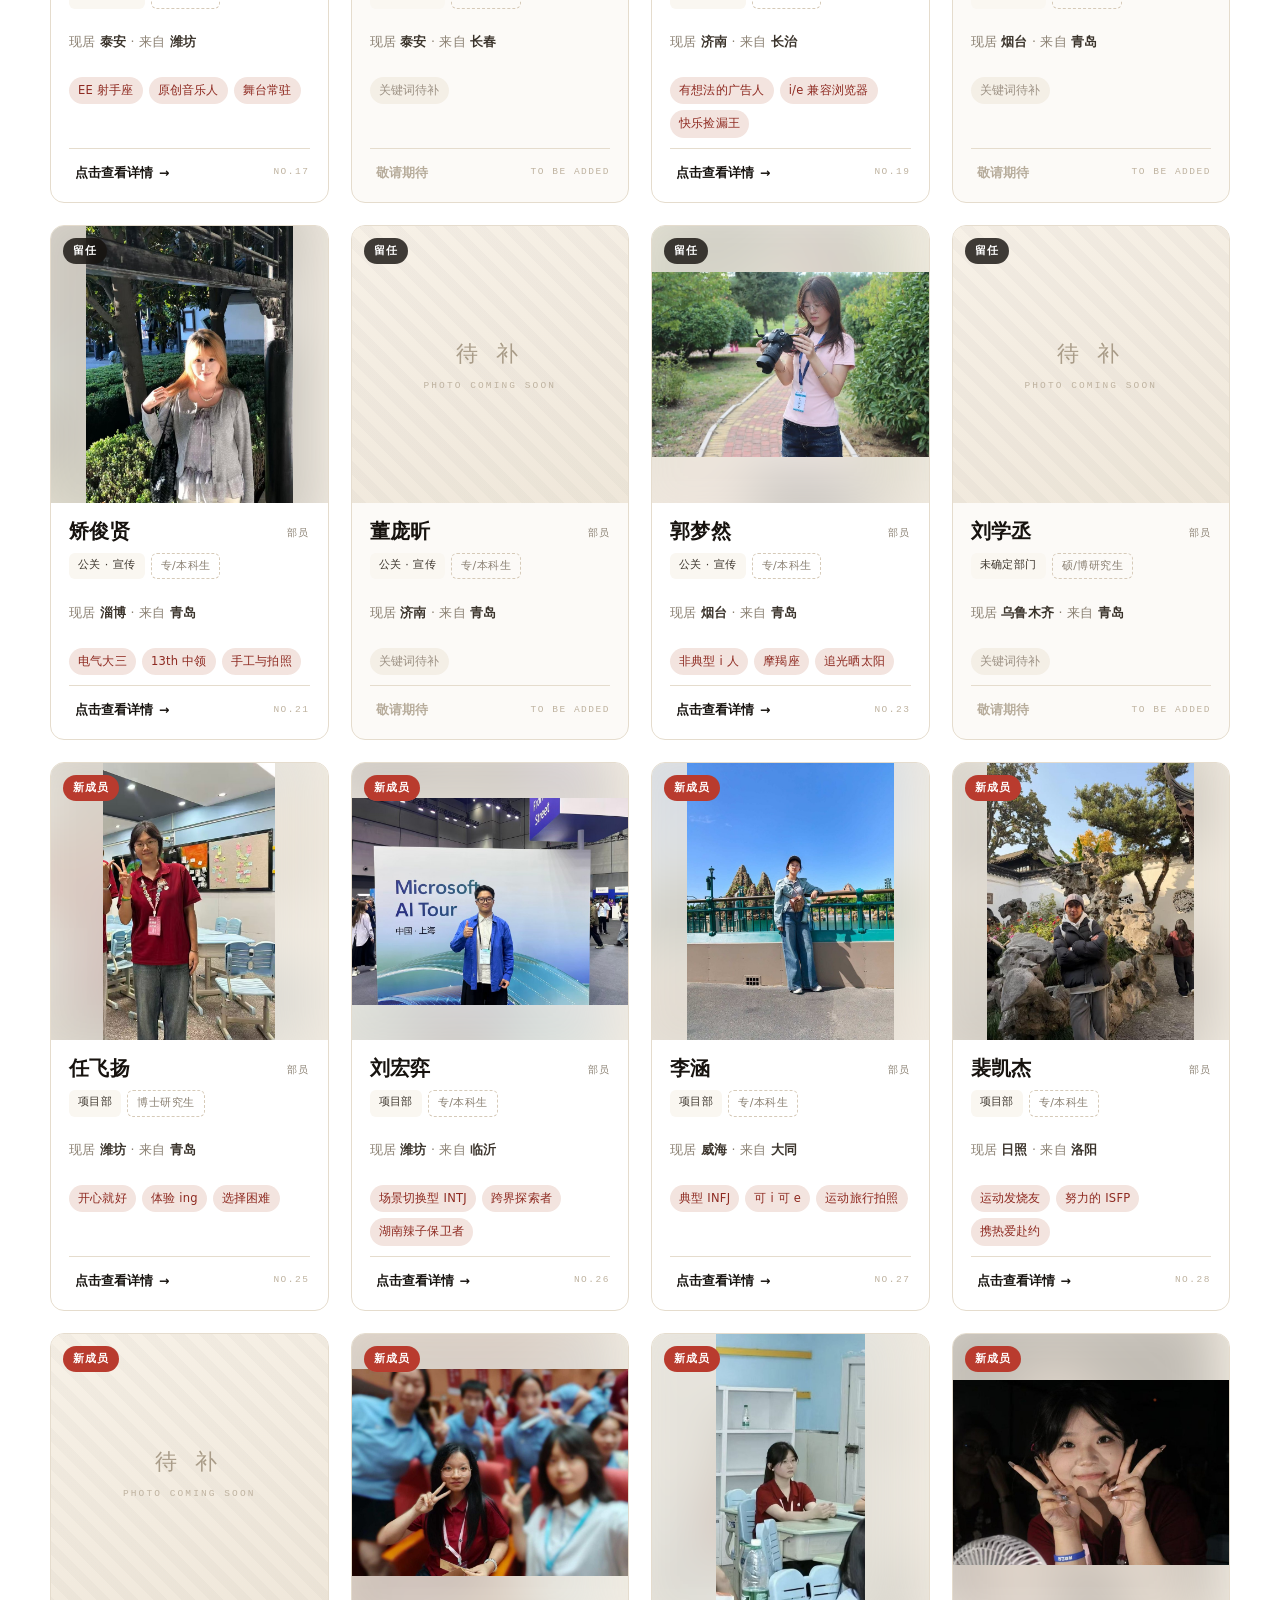
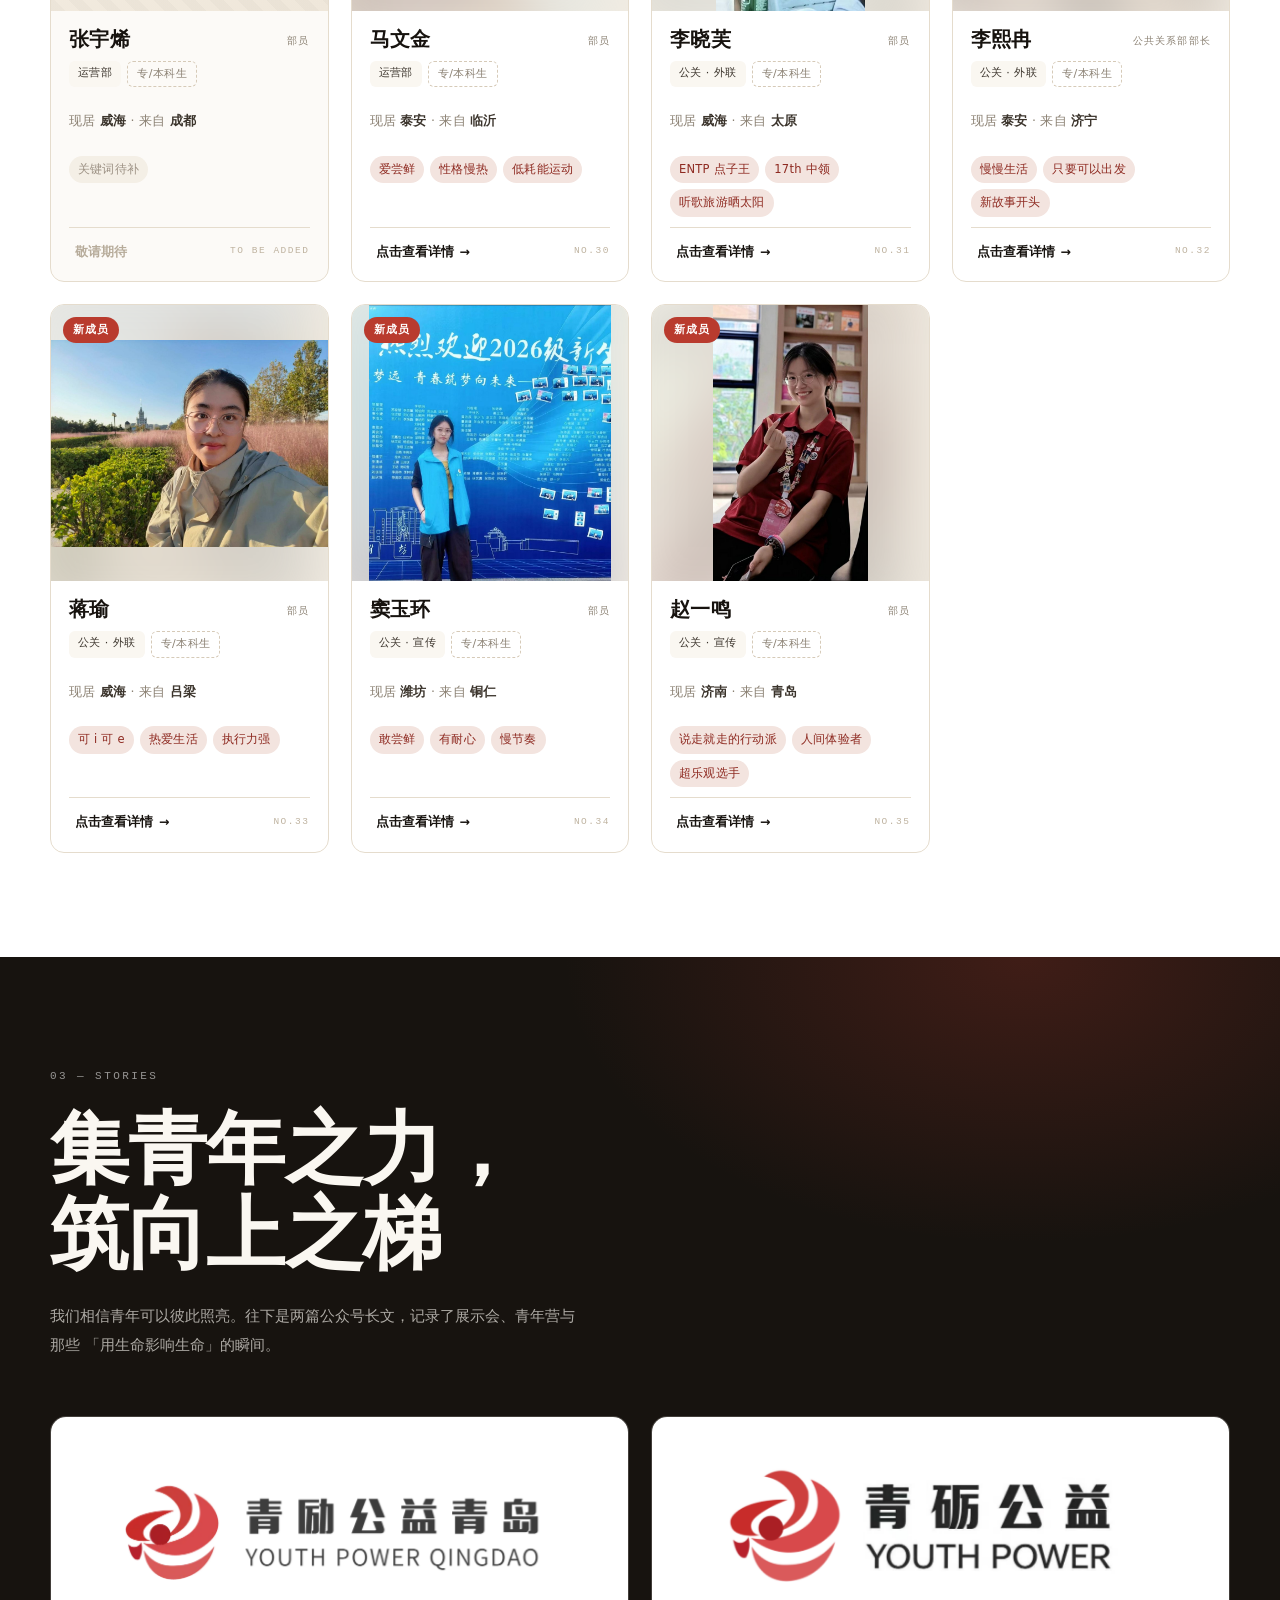
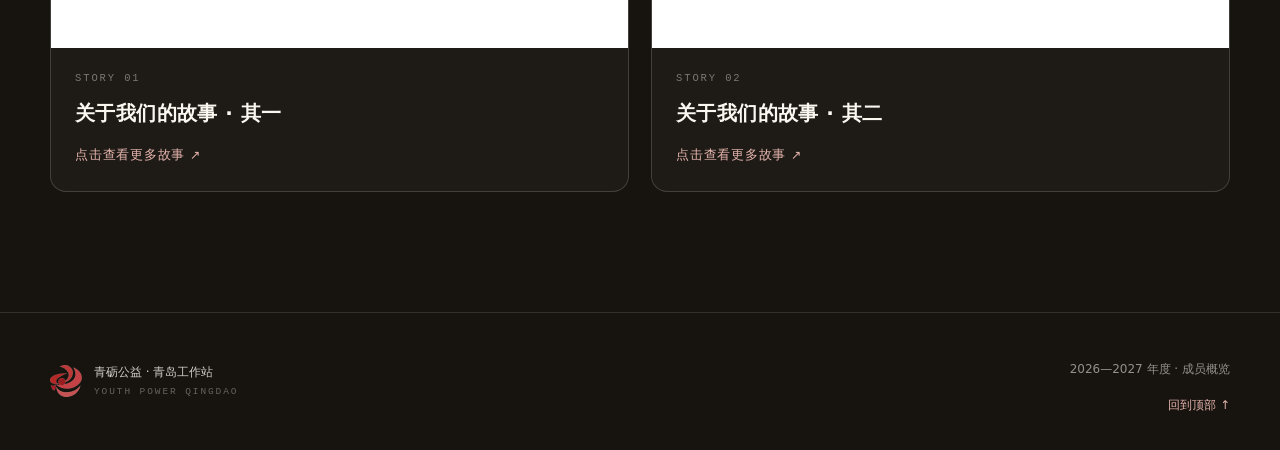
==== commit fa4c1853: "城市分布：标明统计口径，城市面板同时显示就读/家乡人数" ====
--- a/index.html
+++ b/index.html
@@ -113,6 +113,7 @@
         </div>
 
         <div class="city-visual reveal">
+          <p class="metric-note" id="metricNote"></p>
           <div class="bars" id="cityBars"><!-- js --></div>
 
           <div class="map-wrap" id="cityMap" hidden>
--- a/styles.css
+++ b/styles.css
@@ -500,3 +500,9 @@
 @media (max-width:980px){
   .city-visual.is-map{min-height:0}
 }
+
+.metric-note{
+  margin:0 0 18px;font-family:var(--mono);font-size:10px;letter-spacing:.16em;
+  color:#A2957F;
+}
+.metric-note b{color:var(--red);font-weight:400}
